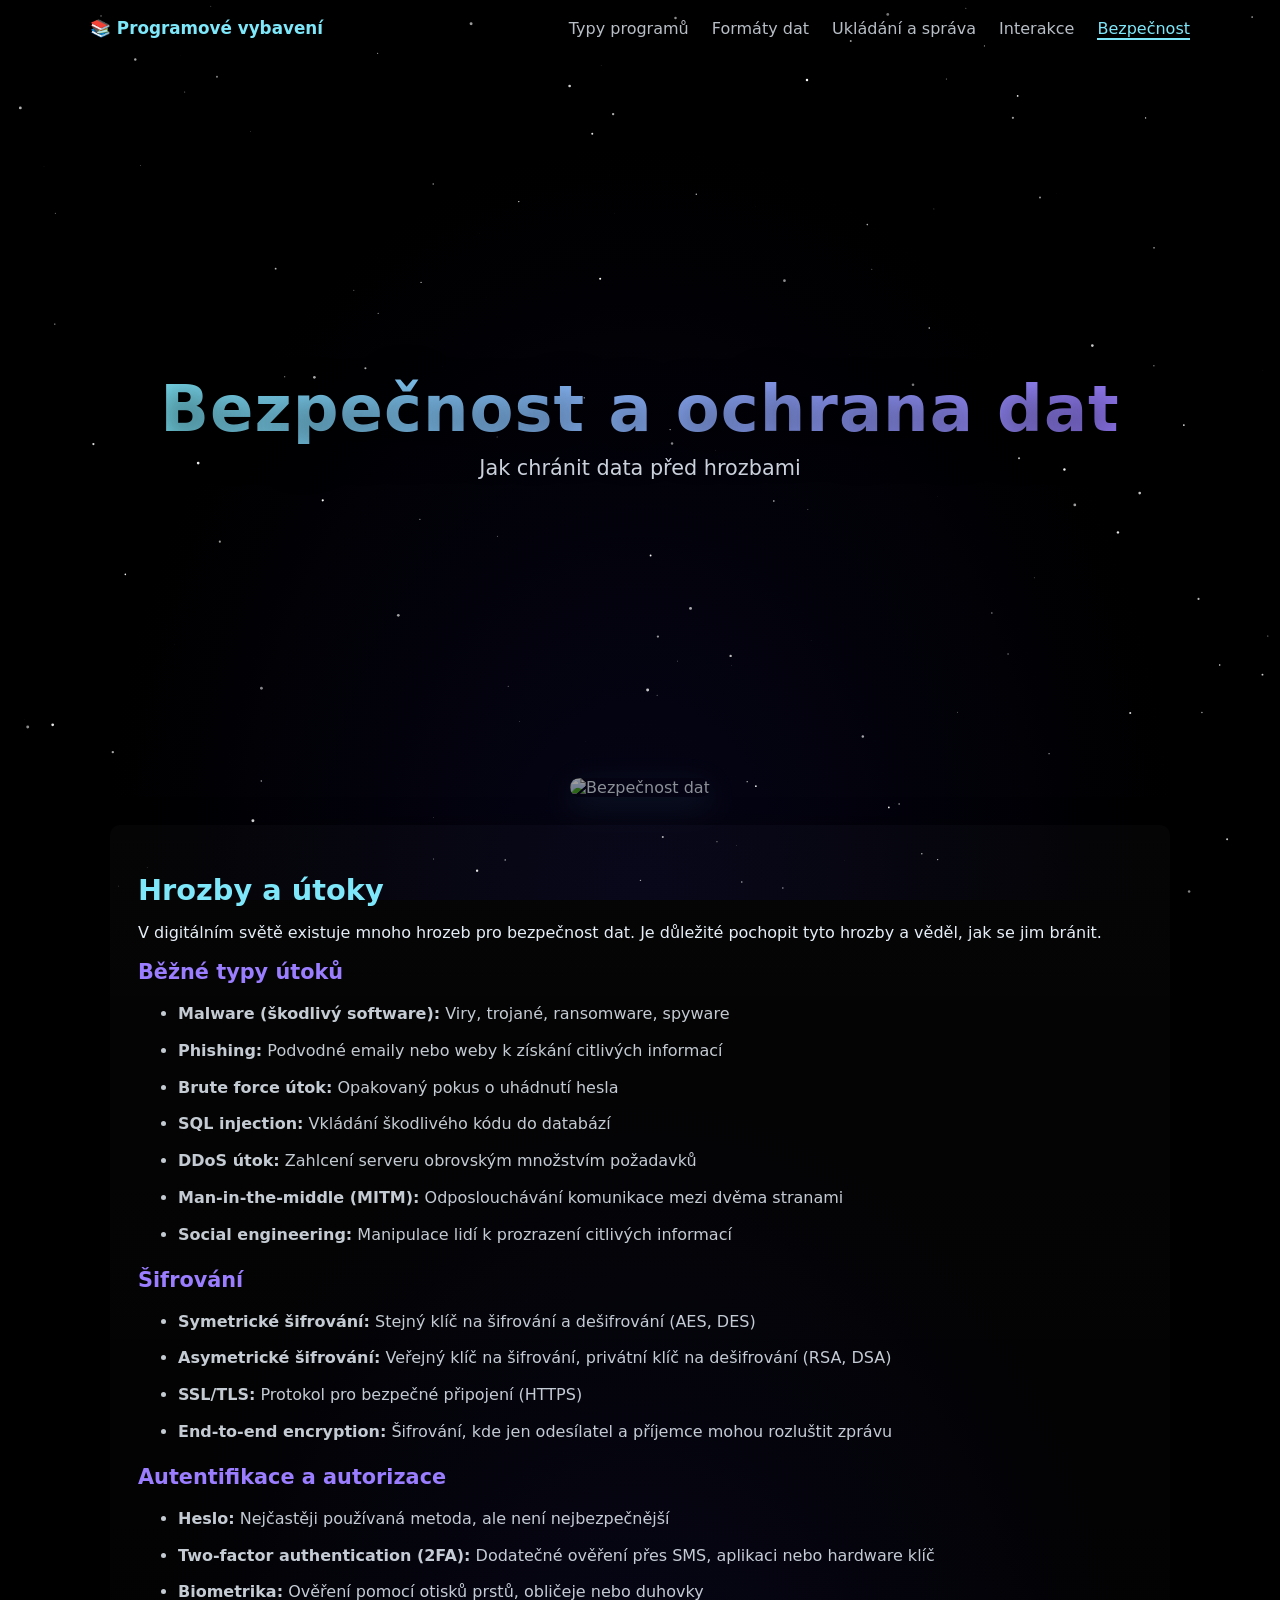
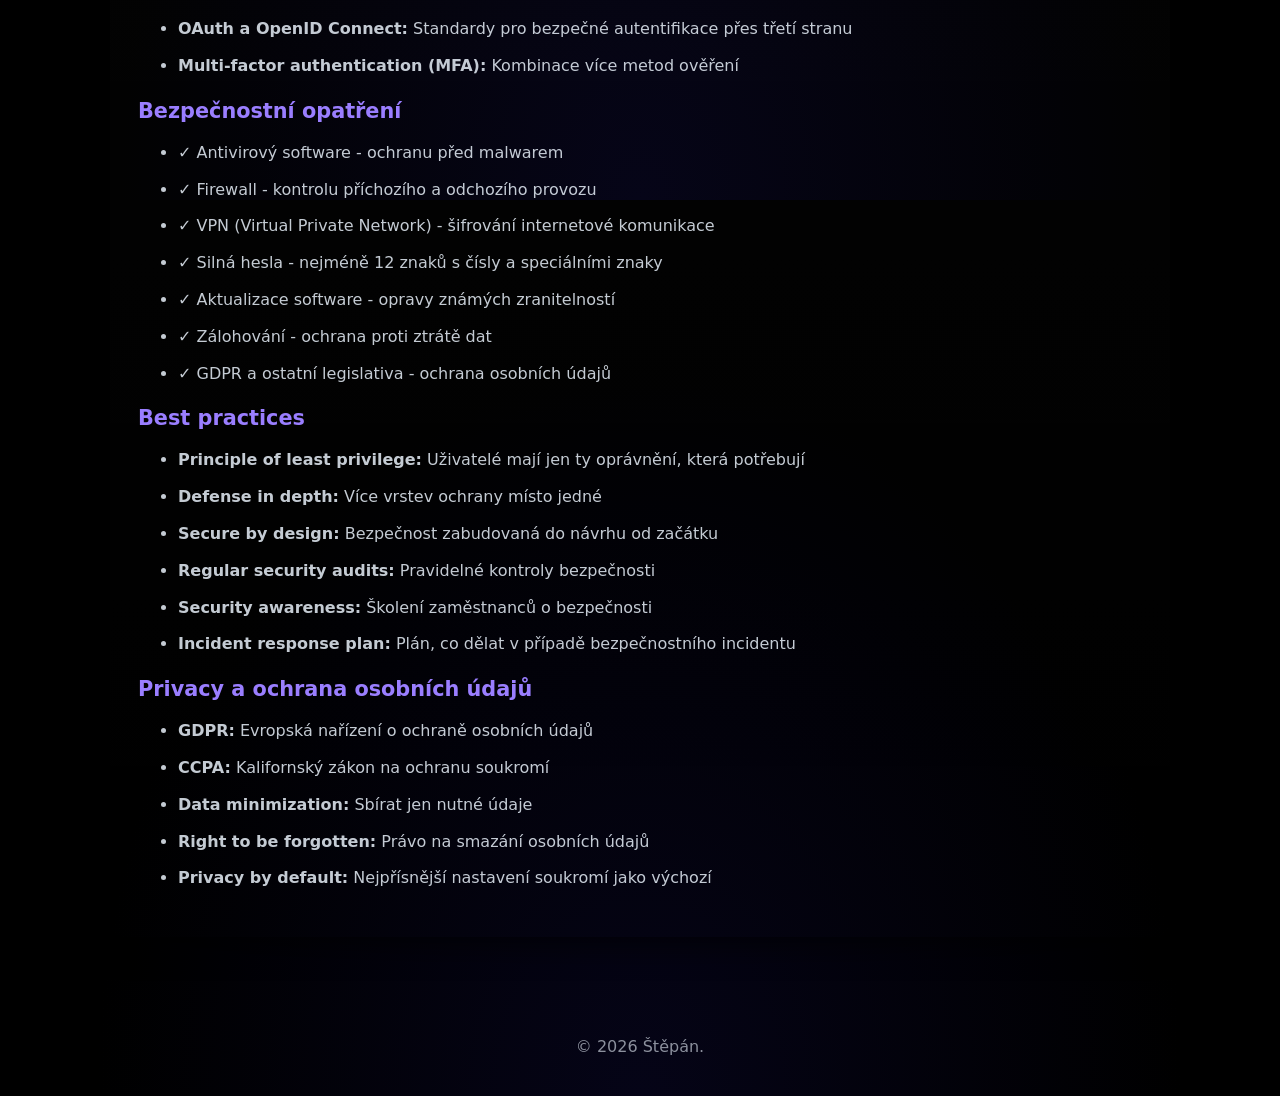
==== MoodleSSPUZadani-Odevzdane/bezpecnost.html @ dfd2997d "Initial draft of school assigment from Moodle" ====
<!DOCTYPE html>
<html lang="cs">
<head>
	<meta charset="UTF-8">
	<meta name="viewport" content="width=device-width, initial-scale=1.0">
	<title>Bezpečnost a ochrana dat - Programové vybavení</title>
	<link rel="stylesheet" href="zadaniStyle.css">
</head>
<body>
	<canvas id="starfield"></canvas>
	
	<header class="site-header">
		<nav class="nav">
			<a href="zadaniIndex.html" class="logo">📚 Programové vybavení</a>
			<div class="nav-links">
				<a href="zadaniIndex.html">Typy programů</a>
				<a href="formaty-dat.html">Formáty dat</a>
				<a href="ukladani-dat.html">Ukládání a správa</a>
				<a href="interakce.html">Interakce</a>
				<a href="bezpecnost.html" class="active">Bezpečnost</a>
			</div>
		</nav>
	</header>

	<div class="content">
		<section class="hero">
			<h1 class="name">Bezpečnost a ochrana dat</h1>
			<p class="tag">Jak chránit data před hrozbami</p>
		</section>

		<div class="image-container">
			<img src="https://images.unsplash.com/photo-1518241353570-40f3dc88a30a?w=600&h=400&fit=crop" alt="Bezpečnost dat" class="section-image">
		</div>

		<article class="panel">
			<h2>Hrozby a útoky</h2>
			<p>V digitálním světě existuje mnoho hrozeb pro bezpečnost dat. Je důležité pochopit tyto hrozby a věděl, jak se jim bránit.</p>
			
			<h3>Běžné typy útoků</h3>
			<ul>
				<li><strong>Malware (škodlivý software):</strong> Viry, trojané, ransomware, spyware</li>
				<li><strong>Phishing:</strong> Podvodné emaily nebo weby k získání citlivých informací</li>
				<li><strong>Brute force útok:</strong> Opakovaný pokus o uhádnutí hesla</li>
				<li><strong>SQL injection:</strong> Vkládání škodlivého kódu do databází</li>
				<li><strong>DDoS útok:</strong> Zahlcení serveru obrovským množstvím požadavků</li>
				<li><strong>Man-in-the-middle (MITM):</strong> Odposlouchávání komunikace mezi dvěma stranami</li>
				<li><strong>Social engineering:</strong> Manipulace lidí k prozrazení citlivých informací</li>
			</ul>

			<h3>Šifrování</h3>
			<ul>
				<li><strong>Symetrické šifrování:</strong> Stejný klíč na šifrování a dešifrování (AES, DES)</li>
				<li><strong>Asymetrické šifrování:</strong> Veřejný klíč na šifrování, privátní klíč na dešifrování (RSA, DSA)</li>
				<li><strong>SSL/TLS:</strong> Protokol pro bezpečné připojení (HTTPS)</li>
				<li><strong>End-to-end encryption:</strong> Šifrování, kde jen odesílatel a příjemce mohou rozluštit zprávu</li>
			</ul>

			<h3>Autentifikace a autorizace</h3>
			<ul>
				<li><strong>Heslo:</strong> Nejčastěji používaná metoda, ale není nejbezpečnější</li>
				<li><strong>Two-factor authentication (2FA):</strong> Dodatečné ověření přes SMS, aplikaci nebo hardware klíč</li>
				<li><strong>Biometrika:</strong> Ověření pomocí otisků prstů, obličeje nebo duhovky</li>
				<li><strong>OAuth a OpenID Connect:</strong> Standardy pro bezpečné autentifikace přes třetí stranu</li>
				<li><strong>Multi-factor authentication (MFA):</strong> Kombinace více metod ověření</li>
			</ul>

			<h3>Bezpečnostní opatření</h3>
			<ul>
				<li>✓ Antivirový software - ochranu před malwarem</li>
				<li>✓ Firewall - kontrolu příchozího a odchozího provozu</li>
				<li>✓ VPN (Virtual Private Network) - šifrování internetové komunikace</li>
				<li>✓ Silná hesla - nejméně 12 znaků s čísly a speciálními znaky</li>
				<li>✓ Aktualizace software - opravy známých zranitelností</li>
				<li>✓ Zálohování - ochrana proti ztrátě dat</li>
				<li>✓ GDPR a ostatní legislativa - ochrana osobních údajů</li>
			</ul>

			<h3>Best practices</h3>
			<ul>
				<li><strong>Principle of least privilege:</strong> Uživatelé mají jen ty oprávnění, která potřebují</li>
				<li><strong>Defense in depth:</strong> Více vrstev ochrany místo jedné</li>
				<li><strong>Secure by design:</strong> Bezpečnost zabudovaná do návrhu od začátku</li>
				<li><strong>Regular security audits:</strong> Pravidelné kontroly bezpečnosti</li>
				<li><strong>Security awareness:</strong> Školení zaměstnanců o bezpečnosti</li>
				<li><strong>Incident response plan:</strong> Plán, co dělat v případě bezpečnostního incidentu</li>
			</ul>

			<h3>Privacy a ochrana osobních údajů</h3>
			<ul>
				<li><strong>GDPR:</strong> Evropská nařízení o ochraně osobních údajů</li>
				<li><strong>CCPA:</strong> Kalifornský zákon na ochranu soukromí</li>
				<li><strong>Data minimization:</strong> Sbírat jen nutné údaje</li>
				<li><strong>Right to be forgotten:</strong> Právo na smazání osobních údajů</li>
				<li><strong>Privacy by default:</strong> Nejpřísnější nastavení soukromí jako výchozí</li>
			</ul>
		</article>
	</div>

	<footer class="site-footer">
		<p>&copy; 2026 Štěpán.</p>
	</footer>

	<script src="script.js"></script>
</body>
</html>
---- MoodleSSPUZadani-Odevzdane/zadaniStyle.css ----
:root{
	--accent: #7ee8fa; /* cyan-ish */
	--accent-2: #9a7eff; /* violet */
	--bg-1: #02040a;
	--bg-2: #050417;
	--glass: rgba(255,255,255,0.04);
}

*{box-sizing:border-box}
html,body{height:100%;margin:0;font-family:Inter, system-ui, -apple-system, 'Segoe UI', Roboto, 'Helvetica Neue', Arial}
body{
	background: radial-gradient(ellipse at bottom, var(--bg-2) 0%, #000 60%);
	color:#e6eef8;
	overflow-x:hidden;
}

/* canvas starfield sits behind content */
#starfield{
	position:fixed;inset:0;z-index:0;display:block;width:100%;height:100%;
}

.site-header{position:fixed;top:0;left:0;right:0;z-index:3;padding:18px 28px;background:linear-gradient(180deg, rgba(0,0,0,0.15), transparent)}
.nav{max-width:1100px;margin:0 auto;display:flex;align-items:center;justify-content:space-between}
.logo{color:var(--accent);text-decoration:none;font-weight:700;font-size:1.05rem}
.nav-links a{color:rgba(230,238,248,0.8);text-decoration:none;margin-left:18px}
.nav-links a.active{color:var(--accent);border-bottom:2px solid var(--accent)}

.content{position:relative;z-index:2;max-width:1100px;margin:120px auto 60px;padding:0 20px}
.hero{min-height:70vh;display:flex;flex-direction:column;align-items:center;justify-content:center;text-align:center;padding:20px}
.name{font-size:4rem;margin:0 0 10px;letter-spacing:1px;text-shadow:0 8px 40px rgba(0,0,0,0.85);color:transparent;background:linear-gradient(90deg,var(--accent),var(--accent-2));-webkit-background-clip:text;background-clip:text}
.tag{margin:0 0 18px;color:rgba(230,238,248,0.88);font-size:1.3rem}

.very{display:inline-block;transform-origin:center;animation:pop 1.3s infinite ease-in-out}
.very:nth-of-type(2){animation-delay:0.35s}
.tm{font-size:0.7rem;opacity:0.9;margin-left:6px}

.note{margin-top:18px;color:rgba(230,238,248,0.7);max-width:680px}

.image-container{margin:28px 0;text-align:center}
.section-image{max-width:100%;height:auto;border-radius:10px;box-shadow:0 8px 30px rgba(126,232,250,0.15);filter:brightness(0.6) contrast(1.1);transition:filter 0.3s ease}
.section-image:hover{filter:brightness(0.75) contrast(1.1)}

.progress{width:260px;height:10px;background:rgba(255,255,255,0.04);border-radius:999px;margin:18px auto 0;overflow:hidden;box-shadow:inset 0 1px 6px rgba(0,0,0,0.6)}
.progress .bar{height:100%;background:linear-gradient(90deg,var(--accent),var(--accent-2));transition:width 1s cubic-bezier(.2,.9,.2,1)}

article h2{color:var(--accent);font-size:1.8rem;margin-top:20px;margin-bottom:12px}
article h3{color:var(--accent-2);font-size:1.3rem;margin-top:18px;margin-bottom:10px}
article ul{color:rgba(230,238,248,0.85);line-height:1.8}
article li{margin-bottom:8px}

@keyframes pop{0%,100%{transform:scale(1)}50%{transform:scale(1.18)}}

.panel{background:linear-gradient(180deg, rgba(255,255,255,0.02), transparent);padding:28px;border-radius:10px;margin:28px 0;box-shadow:0 8px 30px rgba(0,0,0,0.6)}
.panel.dimmed{opacity:0.06;pointer-events:none}

.site-footer{z-index:2;position:relative;text-align:center;padding:24px 8px;color:rgba(230,238,248,0.6)}

/* reduced motion support */
@media (prefers-reduced-motion:reduce){
	#starfield{opacity:0.9}
	.name{transition:none}
}

/* responsive tweaks */
@media (max-width:600px){
	.name{font-size:2.2rem}
	.nav{padding:0}
	.nav-links{flex-wrap:wrap;gap:10px}
	.nav-links a{margin-left:0}
	.section-image{max-width:95%}
	article h2{font-size:1.4rem}
	article h3{font-size:1.1rem}
}

/* small decorative accent for focused links */
a:focus{outline:2px dashed rgba(158,200,255,0.18);outline-offset:3px}
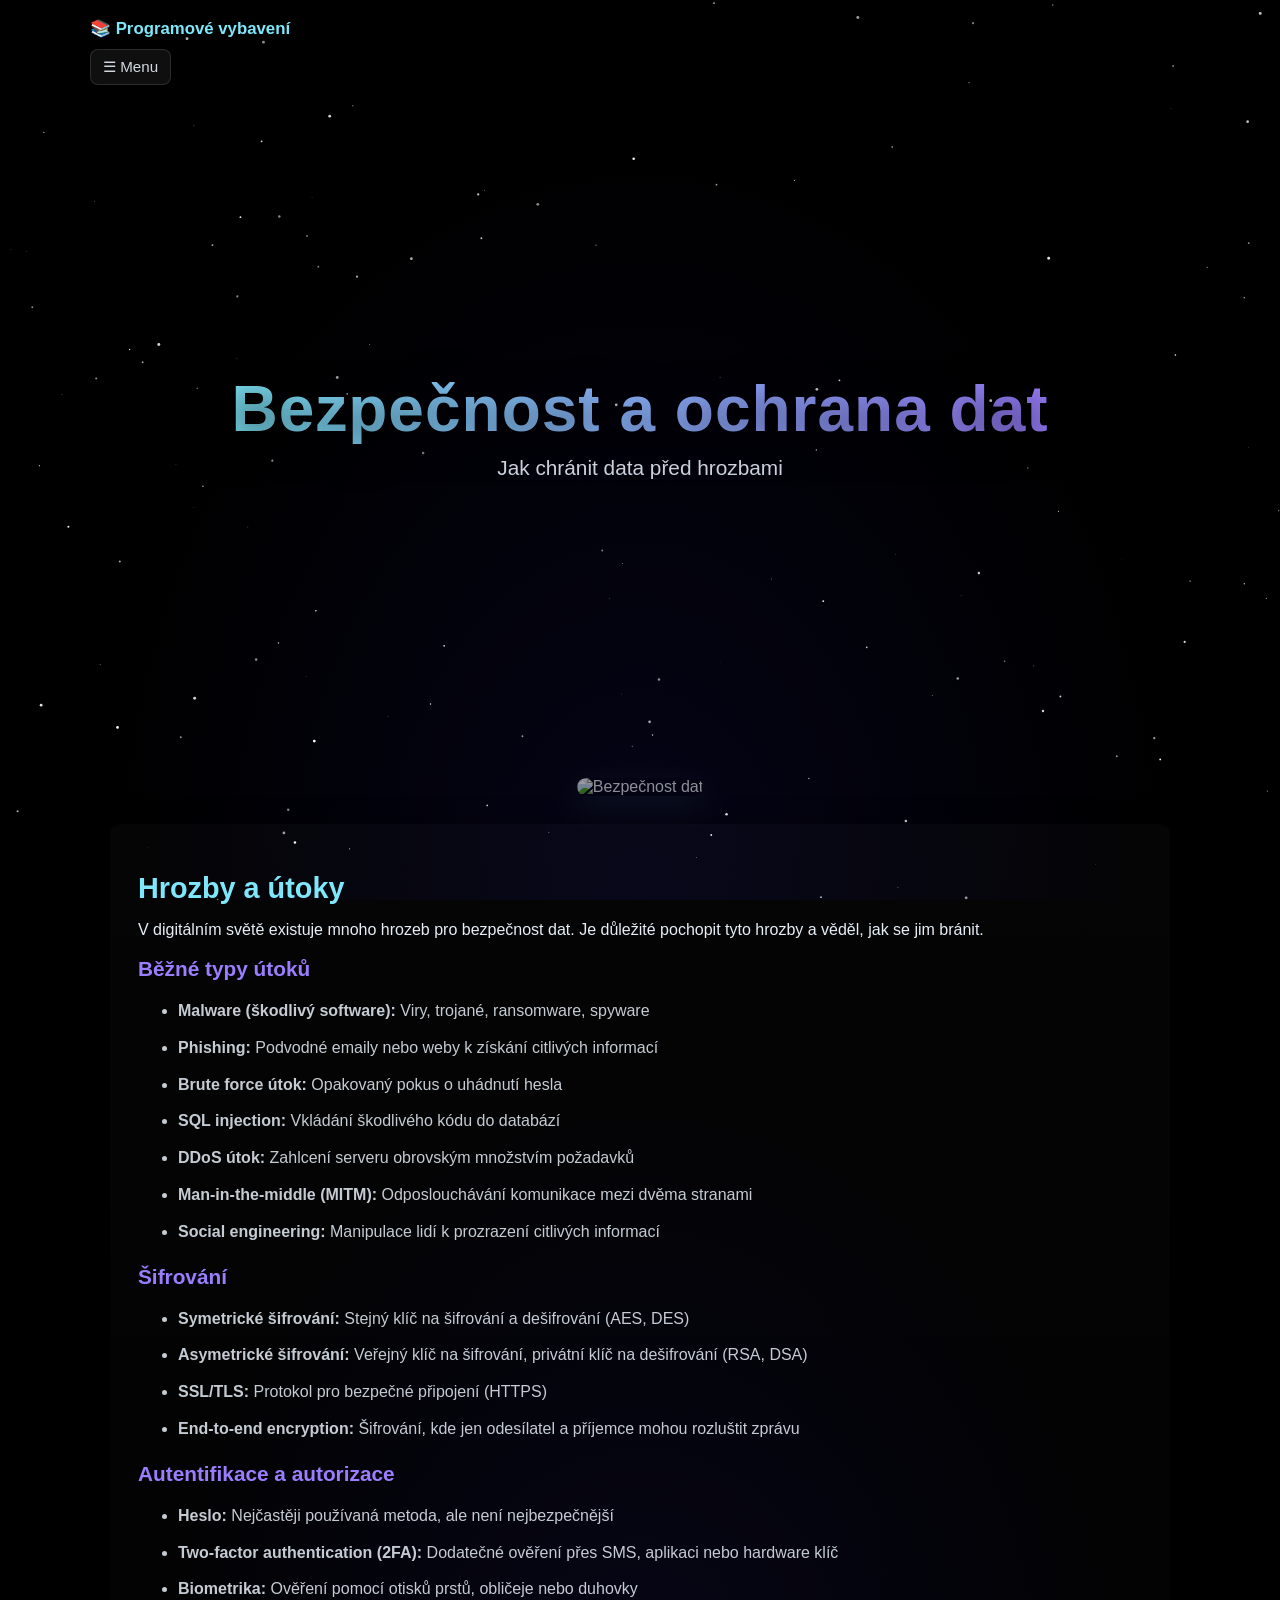
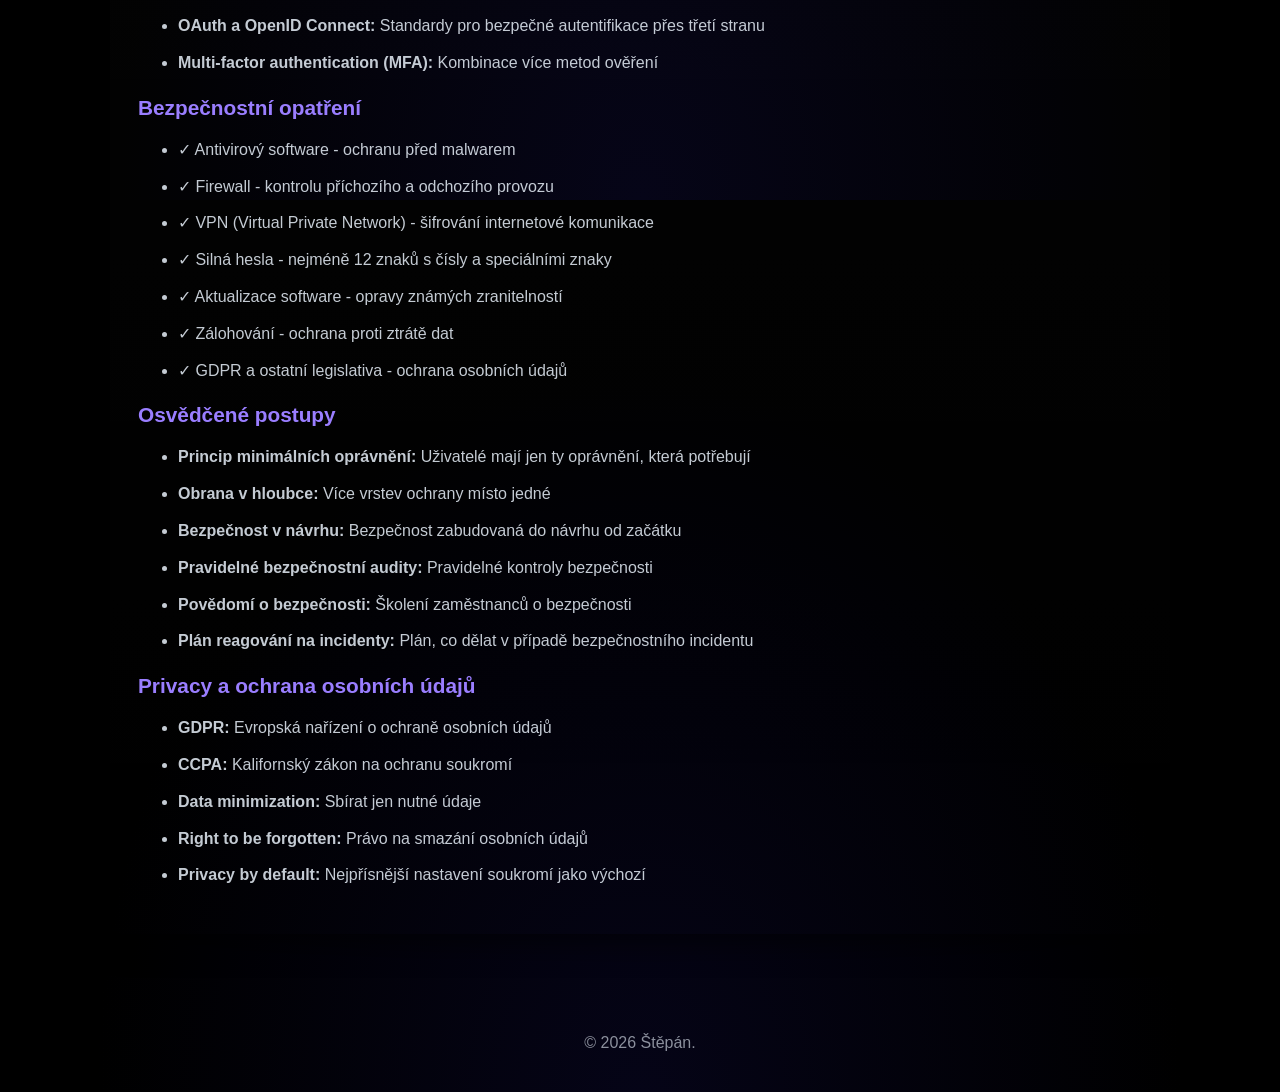
==== commit 2687af79: "Created school half-year project" ====
--- a/MoodleSSPUZadani-Odevzdane/bezpecnost.html
+++ b/MoodleSSPUZadani-Odevzdane/bezpecnost.html
@@ -12,8 +12,10 @@
 	<header class="site-header">
 		<nav class="nav">
 			<a href="zadaniIndex.html" class="logo">📚 Programové vybavení</a>
+			<button class="nav-toggle" type="button" aria-expanded="false">☰ Menu</button>
 			<div class="nav-links">
-				<a href="zadaniIndex.html">Typy programů</a>
+				<a href="zadaniIndex.html">Přehled</a>
+				<a href="typy-programu.html">Typy programů</a>
 				<a href="formaty-dat.html">Formáty dat</a>
 				<a href="ukladani-dat.html">Ukládání a správa</a>
 				<a href="interakce.html">Interakce</a>
@@ -29,7 +31,7 @@
 		</section>
 
 		<div class="image-container">
-			<img src="https://images.unsplash.com/photo-1518241353570-40f3dc88a30a?w=600&h=400&fit=crop" alt="Bezpečnost dat" class="section-image">
+			<img src="https://www.creative-n.com/wp-content/uploads/2024/10/layers.png" alt="Bezpečnost dat" class="section-image">
 		</div>
 
 		<article class="panel">
@@ -75,14 +77,14 @@
 				<li>✓ GDPR a ostatní legislativa - ochrana osobních údajů</li>
 			</ul>
 
-			<h3>Best practices</h3>
+			<h3>Osvědčené postupy</h3>
 			<ul>
-				<li><strong>Principle of least privilege:</strong> Uživatelé mají jen ty oprávnění, která potřebují</li>
-				<li><strong>Defense in depth:</strong> Více vrstev ochrany místo jedné</li>
-				<li><strong>Secure by design:</strong> Bezpečnost zabudovaná do návrhu od začátku</li>
-				<li><strong>Regular security audits:</strong> Pravidelné kontroly bezpečnosti</li>
-				<li><strong>Security awareness:</strong> Školení zaměstnanců o bezpečnosti</li>
-				<li><strong>Incident response plan:</strong> Plán, co dělat v případě bezpečnostního incidentu</li>
+				<li><strong>Princip minimálních oprávnění:</strong> Uživatelé mají jen ty oprávnění, která potřebují</li>
+				<li><strong>Obrana v hloubce:</strong> Více vrstev ochrany místo jedné</li>
+				<li><strong>Bezpečnost v návrhu:</strong> Bezpečnost zabudovaná do návrhu od začátku</li>
+				<li><strong>Pravidelné bezpečnostní audity:</strong> Pravidelné kontroly bezpečnosti</li>
+				<li><strong>Povědomí o bezpečnosti:</strong> Školení zaměstnanců o bezpečnosti</li>
+				<li><strong>Plán reagování na incidenty:</strong> Plán, co dělat v případě bezpečnostního incidentu</li>
 			</ul>
 
 			<h3>Privacy a ochrana osobních údajů</h3>
--- a/MoodleSSPUZadani-Odevzdane/zadaniStyle.css
+++ b/MoodleSSPUZadani-Odevzdane/zadaniStyle.css
@@ -1,3 +1,19 @@
+@font-face{
+	font-family:'PixelOperator8';
+	src:url('fonts/PixelOperator8.ttf') format('truetype');
+	font-weight:400;
+	font-style:normal;
+	font-display:swap;
+}
+
+@font-face{
+	font-family:'PixelOperator8';
+	src:url('fonts/PixelOperator8-Bold.ttf') format('truetype');
+	font-weight:700;
+	font-style:normal;
+	font-display:swap;
+}
+
 :root{
 	--accent: #7ee8fa; /* cyan-ish */
 	--accent-2: #9a7eff; /* violet */
@@ -7,7 +23,7 @@
 }
 
 *{box-sizing:border-box}
-html,body{height:100%;margin:0;font-family:Inter, system-ui, -apple-system, 'Segoe UI', Roboto, 'Helvetica Neue', Arial}
+html,body{height:100%;margin:0;font-family:'PixelOperator8','Segoe UI',Arial,sans-serif}
 body{
 	background: radial-gradient(ellipse at bottom, var(--bg-2) 0%, #000 60%);
 	color:#e6eef8;
@@ -20,9 +36,14 @@
 }
 
 .site-header{position:fixed;top:0;left:0;right:0;z-index:3;padding:18px 28px;background:linear-gradient(180deg, rgba(0,0,0,0.15), transparent)}
-.nav{max-width:1100px;margin:0 auto;display:flex;align-items:center;justify-content:space-between}
+.nav{max-width:1100px;margin:0 auto;display:flex;flex-direction:column;align-items:flex-start;gap:10px}
 .logo{color:var(--accent);text-decoration:none;font-weight:700;font-size:1.05rem}
-.nav-links a{color:rgba(230,238,248,0.8);text-decoration:none;margin-left:18px}
+.nav-toggle{background:rgba(255,255,255,0.06);color:rgba(230,238,248,0.9);border:1px solid rgba(255,255,255,0.12);border-radius:8px;padding:8px 12px;font-family:inherit;font-size:0.95rem;cursor:pointer;transition:background 0.15s ease, border-color 0.15s ease}
+.nav-toggle:hover{background:rgba(255,255,255,0.1);border-color:rgba(126,232,250,0.4)}
+.nav-links{display:none;flex-direction:column;align-items:flex-start;gap:10px;width:100%;background:rgba(0,0,0,0.25);padding:12px;border-radius:10px;box-shadow:0 12px 30px rgba(0,0,0,0.45)}
+.nav-links.open{display:flex}
+.nav-links a{color:rgba(230,238,248,0.8);text-decoration:none;display:block;width:100%;padding:6px 4px;border-radius:6px}
+.nav-links a:hover{background:rgba(255,255,255,0.04)}
 .nav-links a.active{color:var(--accent);border-bottom:2px solid var(--accent)}
 
 .content{position:relative;z-index:2;max-width:1100px;margin:120px auto 60px;padding:0 20px}
@@ -48,6 +69,14 @@
 article ul{color:rgba(230,238,248,0.85);line-height:1.8}
 article li{margin-bottom:8px}
 
+/* overview menu cards */
+.menu-grid{display:grid;grid-template-columns:repeat(auto-fit,minmax(240px,1fr));gap:16px;margin-top:12px}
+.menu-card{display:block;padding:18px;background:linear-gradient(180deg, rgba(255,255,255,0.02), rgba(255,255,255,0.01));border:1px solid rgba(255,255,255,0.05);border-radius:12px;text-decoration:none;color:inherit;box-shadow:0 10px 30px rgba(0,0,0,0.55);transition:transform 0.18s ease, border-color 0.18s ease, box-shadow 0.18s ease}
+.menu-card h3{margin:0 0 8px;color:var(--accent);font-size:1.2rem}
+.menu-card p{margin:0 0 10px;color:rgba(230,238,248,0.78)}
+.menu-card .pill{display:inline-block;padding:5px 10px;border-radius:999px;background:rgba(154,126,255,0.14);color:var(--accent-2);font-weight:600;font-size:0.8rem;border:1px solid rgba(154,126,255,0.25)}
+.menu-card:hover{transform:translateY(-4px);border-color:rgba(126,232,250,0.4);box-shadow:0 16px 36px rgba(0,0,0,0.65)}
+
 @keyframes pop{0%,100%{transform:scale(1)}50%{transform:scale(1.18)}}
 
 .panel{background:linear-gradient(180deg, rgba(255,255,255,0.02), transparent);padding:28px;border-radius:10px;margin:28px 0;box-shadow:0 8px 30px rgba(0,0,0,0.6)}
@@ -65,8 +94,8 @@
 @media (max-width:600px){
 	.name{font-size:2.2rem}
 	.nav{padding:0}
-	.nav-links{flex-wrap:wrap;gap:10px}
-	.nav-links a{margin-left:0}
+	.nav-links{gap:8px;padding:10px}
+	.nav-toggle{width:100%;text-align:left}
 	.section-image{max-width:95%}
 	article h2{font-size:1.4rem}
 	article h3{font-size:1.1rem}
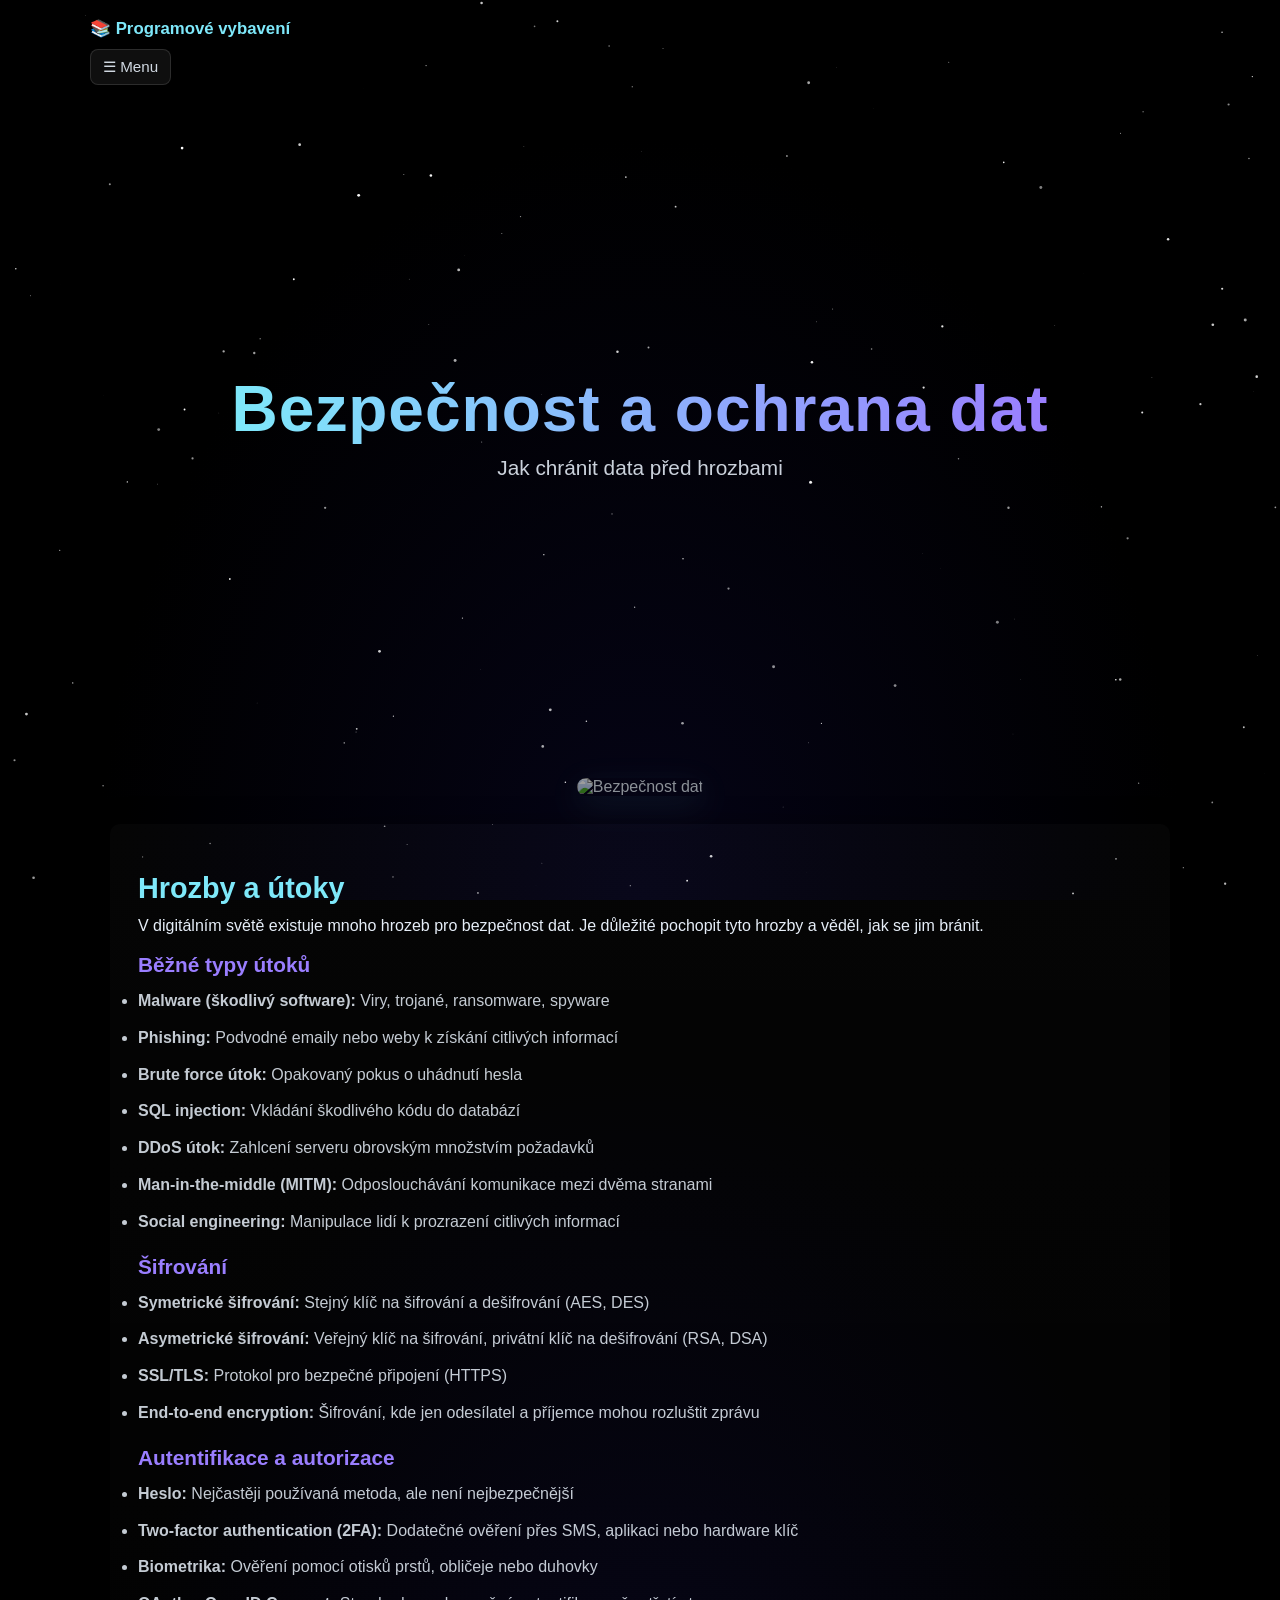
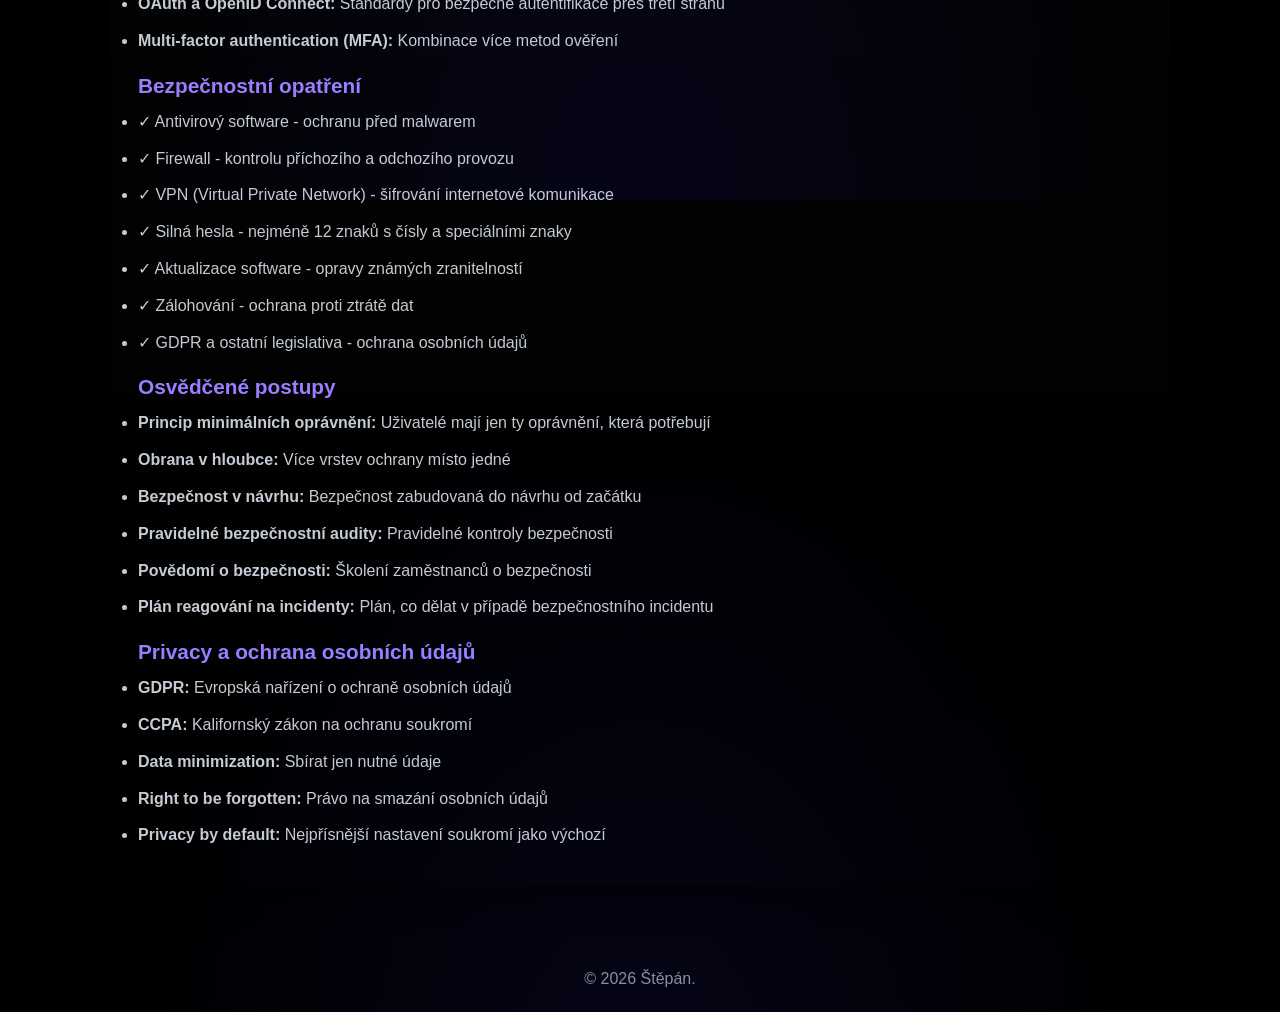
==== commit 2cabb41c: "Added a meta of that the site is in dark mode" ====
--- a/MoodleSSPUZadani-Odevzdane/bezpecnost.html
+++ b/MoodleSSPUZadani-Odevzdane/bezpecnost.html
@@ -3,6 +3,8 @@
 <head>
 	<meta charset="UTF-8">
 	<meta name="viewport" content="width=device-width, initial-scale=1.0">
+	<meta name="color-scheme" content="dark">
+	<meta name="darkreader" content="ready">
 	<title>Bezpečnost a ochrana dat - Programové vybavení</title>
 	<link rel="stylesheet" href="zadaniStyle.css">
 </head>
--- a/MoodleSSPUZadani-Odevzdane/zadaniStyle.css
+++ b/MoodleSSPUZadani-Odevzdane/zadaniStyle.css
@@ -1,105 +1,358 @@
-@font-face{
-	font-family:'PixelOperator8';
-	src:url('fonts/PixelOperator8.ttf') format('truetype');
-	font-weight:400;
-	font-style:normal;
-	font-display:swap;
-}
-
-@font-face{
-	font-family:'PixelOperator8';
-	src:url('fonts/PixelOperator8-Bold.ttf') format('truetype');
-	font-weight:700;
-	font-style:normal;
-	font-display:swap;
-}
-
-:root{
-	--accent: #7ee8fa; /* cyan-ish */
-	--accent-2: #9a7eff; /* violet */
-	--bg-1: #02040a;
-	--bg-2: #050417;
-	--glass: rgba(255,255,255,0.04);
-}
-
-*{box-sizing:border-box}
-html,body{height:100%;margin:0;font-family:'PixelOperator8','Segoe UI',Arial,sans-serif}
-body{
-	background: radial-gradient(ellipse at bottom, var(--bg-2) 0%, #000 60%);
-	color:#e6eef8;
-	overflow-x:hidden;
+/* CSS Reset - zrušit všechny defaulty */
+* {
+  margin: 0;
+  padding: 0;
+  border: 0;
+}
+
+@font-face {
+  font-family: "PixelOperator8";
+  src: url("fonts/PixelOperator8.ttf") format("truetype");
+  font-weight: 400;
+  font-style: normal;
+  font-display: swap;
+}
+
+@font-face {
+  font-family: "PixelOperator8";
+  src: url("fonts/PixelOperator8-Bold.ttf") format("truetype");
+  font-weight: 700;
+  font-style: normal;
+  font-display: swap;
+}
+
+:root {
+  --accent: #7ee8fa; /* cyan-ish */
+  --accent-2: #9a7eff; /* violet */
+  --bg-1: #02040a;
+  --bg-2: #050417;
+  --glass: rgba(255, 255, 255, 0.04);
+}
+
+* {
+  box-sizing: border-box;
+}
+
+html,
+body {
+  height: 100%;
+  margin: 0;
+  font-family: "PixelOperator8", "Segoe UI", Arial, sans-serif;
+  color-scheme: dark;
+}
+
+body {
+  background: radial-gradient(ellipse at bottom, var(--bg-2) 0%, #000 60%);
+  color: #e6eef8;
+  overflow-x: hidden;
 }
 
 /* canvas starfield sits behind content */
-#starfield{
-	position:fixed;inset:0;z-index:0;display:block;width:100%;height:100%;
-}
-
-.site-header{position:fixed;top:0;left:0;right:0;z-index:3;padding:18px 28px;background:linear-gradient(180deg, rgba(0,0,0,0.15), transparent)}
-.nav{max-width:1100px;margin:0 auto;display:flex;flex-direction:column;align-items:flex-start;gap:10px}
-.logo{color:var(--accent);text-decoration:none;font-weight:700;font-size:1.05rem}
-.nav-toggle{background:rgba(255,255,255,0.06);color:rgba(230,238,248,0.9);border:1px solid rgba(255,255,255,0.12);border-radius:8px;padding:8px 12px;font-family:inherit;font-size:0.95rem;cursor:pointer;transition:background 0.15s ease, border-color 0.15s ease}
-.nav-toggle:hover{background:rgba(255,255,255,0.1);border-color:rgba(126,232,250,0.4)}
-.nav-links{display:none;flex-direction:column;align-items:flex-start;gap:10px;width:100%;background:rgba(0,0,0,0.25);padding:12px;border-radius:10px;box-shadow:0 12px 30px rgba(0,0,0,0.45)}
-.nav-links.open{display:flex}
-.nav-links a{color:rgba(230,238,248,0.8);text-decoration:none;display:block;width:100%;padding:6px 4px;border-radius:6px}
-.nav-links a:hover{background:rgba(255,255,255,0.04)}
-.nav-links a.active{color:var(--accent);border-bottom:2px solid var(--accent)}
-
-.content{position:relative;z-index:2;max-width:1100px;margin:120px auto 60px;padding:0 20px}
-.hero{min-height:70vh;display:flex;flex-direction:column;align-items:center;justify-content:center;text-align:center;padding:20px}
-.name{font-size:4rem;margin:0 0 10px;letter-spacing:1px;text-shadow:0 8px 40px rgba(0,0,0,0.85);color:transparent;background:linear-gradient(90deg,var(--accent),var(--accent-2));-webkit-background-clip:text;background-clip:text}
-.tag{margin:0 0 18px;color:rgba(230,238,248,0.88);font-size:1.3rem}
-
-.very{display:inline-block;transform-origin:center;animation:pop 1.3s infinite ease-in-out}
-.very:nth-of-type(2){animation-delay:0.35s}
-.tm{font-size:0.7rem;opacity:0.9;margin-left:6px}
-
-.note{margin-top:18px;color:rgba(230,238,248,0.7);max-width:680px}
-
-.image-container{margin:28px 0;text-align:center}
-.section-image{max-width:100%;height:auto;border-radius:10px;box-shadow:0 8px 30px rgba(126,232,250,0.15);filter:brightness(0.6) contrast(1.1);transition:filter 0.3s ease}
-.section-image:hover{filter:brightness(0.75) contrast(1.1)}
-
-.progress{width:260px;height:10px;background:rgba(255,255,255,0.04);border-radius:999px;margin:18px auto 0;overflow:hidden;box-shadow:inset 0 1px 6px rgba(0,0,0,0.6)}
-.progress .bar{height:100%;background:linear-gradient(90deg,var(--accent),var(--accent-2));transition:width 1s cubic-bezier(.2,.9,.2,1)}
-
-article h2{color:var(--accent);font-size:1.8rem;margin-top:20px;margin-bottom:12px}
-article h3{color:var(--accent-2);font-size:1.3rem;margin-top:18px;margin-bottom:10px}
-article ul{color:rgba(230,238,248,0.85);line-height:1.8}
-article li{margin-bottom:8px}
+#starfield {
+  position: fixed;
+  inset: 0;
+  z-index: 0;
+  display: block;
+  width: 100%;
+  height: 100%;
+}
+
+.site-header {
+  position: fixed;
+  top: 0;
+  left: 0;
+  right: 0;
+  z-index: 3;
+  padding: 18px 28px;
+  background: linear-gradient(180deg, rgba(0, 0, 0, 0.15), transparent);
+}
+.nav {
+  max-width: 1100px;
+  margin: 0 auto;
+  display: flex;
+  flex-direction: column;
+  align-items: flex-start;
+  gap: 10px;
+}
+.logo {
+  color: var(--accent);
+  text-decoration: none;
+  font-weight: 700;
+  font-size: 1.05rem;
+}
+.nav-toggle {
+  background: rgba(255, 255, 255, 0.06);
+  color: rgba(230, 238, 248, 0.9);
+  border: 1px solid rgba(255, 255, 255, 0.12);
+  border-radius: 8px;
+  padding: 8px 12px;
+  font-family: inherit;
+  font-size: 0.95rem;
+  cursor: pointer;
+  transition: background 0.15s ease, border-color 0.15s ease;
+}
+.nav-toggle:hover {
+  background: rgba(255, 255, 255, 0.1);
+  border-color: rgba(126, 232, 250, 0.4);
+}
+.nav-links {
+  display: none;
+  flex-direction: column;
+  align-items: flex-start;
+  gap: 10px;
+  width: 100%;
+  background: rgba(0, 0, 0, 0.25);
+  padding: 12px;
+  border-radius: 10px;
+  box-shadow: 0 12px 30px rgba(0, 0, 0, 0.45);
+}
+.nav-links.open {
+  display: flex;
+}
+.nav-links a {
+  color: rgba(230, 238, 248, 0.8);
+  text-decoration: none;
+  display: block;
+  width: 100%;
+  padding: 6px 4px;
+  border-radius: 6px;
+}
+.nav-links a:hover {
+  background: rgba(255, 255, 255, 0.04);
+}
+.nav-links a.active {
+  color: var(--accent);
+  border-bottom: 2px solid var(--accent);
+}
+
+.content {
+  position: relative;
+  z-index: 2;
+  max-width: 1100px;
+  margin: 120px auto 60px;
+  padding: 0 20px;
+}
+
+.hero {
+  min-height: 70vh;
+  display: flex;
+  flex-direction: column;
+  align-items: center;
+  justify-content: center;
+  text-align: center;
+  padding: 20px;
+}
+
+.name {
+	font-size: 4rem;
+	margin: 0 0 10px;
+	letter-spacing: 1px;
+	background: linear-gradient(90deg,var(--accent),var(--accent-2));
+	background-clip: text;
+	-webkit-background-clip: text;
+	color: transparent !important;
+	-webkit-text-fill-color: transparent !important;
+	color-scheme: only light;
+}
+
+.tag {
+  margin: 0 0 18px;
+  color: rgba(230, 238, 248, 0.88);
+  font-size: 1.3rem;
+}
+
+.very {
+  display: inline-block;
+  transform-origin: center;
+  animation: pop 1.3s infinite ease-in-out;
+}
+
+.very:nth-of-type(2) {
+  animation-delay: 0.35s;
+}
+
+.tm {
+  font-size: 0.7rem;
+  opacity: 0.9;
+  margin-left: 6px;
+}
+
+.note {
+  margin-top: 18px;
+  color: rgba(230, 238, 248, 0.7);
+  max-width: 680px;
+}
+
+.image-container {
+  margin: 28px 0;
+  text-align: center;
+}
+.section-image {
+  max-width: 100%;
+  height: auto;
+  border-radius: 10px;
+  box-shadow: 0 8px 30px rgba(126, 232, 250, 0.15);
+  filter: brightness(0.6) contrast(1.1);
+  transition: filter 0.3s ease;
+}
+.section-image:hover {
+  filter: brightness(0.75) contrast(1.1);
+}
+
+.progress {
+  width: 260px;
+  height: 10px;
+  background: rgba(255, 255, 255, 0.04);
+  border-radius: 999px;
+  margin: 18px auto 0;
+  overflow: hidden;
+  box-shadow: inset 0 1px 6px rgba(0, 0, 0, 0.6);
+}
+.progress .bar {
+  height: 100%;
+  background: linear-gradient(90deg, var(--accent), var(--accent-2));
+  transition: width 1s cubic-bezier(0.2, 0.9, 0.2, 1);
+}
+
+article h2 {
+  color: var(--accent);
+  font-size: 1.8rem;
+  margin-top: 20px;
+  margin-bottom: 12px;
+}
+article h3 {
+  color: var(--accent-2);
+  font-size: 1.3rem;
+  margin-top: 18px;
+  margin-bottom: 10px;
+}
+article ul {
+  color: rgba(230, 238, 248, 0.85);
+  line-height: 1.8;
+}
+article li {
+  margin-bottom: 8px;
+}
 
 /* overview menu cards */
-.menu-grid{display:grid;grid-template-columns:repeat(auto-fit,minmax(240px,1fr));gap:16px;margin-top:12px}
-.menu-card{display:block;padding:18px;background:linear-gradient(180deg, rgba(255,255,255,0.02), rgba(255,255,255,0.01));border:1px solid rgba(255,255,255,0.05);border-radius:12px;text-decoration:none;color:inherit;box-shadow:0 10px 30px rgba(0,0,0,0.55);transition:transform 0.18s ease, border-color 0.18s ease, box-shadow 0.18s ease}
-.menu-card h3{margin:0 0 8px;color:var(--accent);font-size:1.2rem}
-.menu-card p{margin:0 0 10px;color:rgba(230,238,248,0.78)}
-.menu-card .pill{display:inline-block;padding:5px 10px;border-radius:999px;background:rgba(154,126,255,0.14);color:var(--accent-2);font-weight:600;font-size:0.8rem;border:1px solid rgba(154,126,255,0.25)}
-.menu-card:hover{transform:translateY(-4px);border-color:rgba(126,232,250,0.4);box-shadow:0 16px 36px rgba(0,0,0,0.65)}
-
-@keyframes pop{0%,100%{transform:scale(1)}50%{transform:scale(1.18)}}
-
-.panel{background:linear-gradient(180deg, rgba(255,255,255,0.02), transparent);padding:28px;border-radius:10px;margin:28px 0;box-shadow:0 8px 30px rgba(0,0,0,0.6)}
-.panel.dimmed{opacity:0.06;pointer-events:none}
-
-.site-footer{z-index:2;position:relative;text-align:center;padding:24px 8px;color:rgba(230,238,248,0.6)}
+.menu-grid {
+  display: grid;
+  grid-template-columns: repeat(auto-fit, minmax(240px, 1fr));
+  gap: 16px;
+  margin-top: 12px;
+}
+.menu-card {
+  display: block;
+  padding: 18px;
+  background: linear-gradient(
+    180deg,
+    rgba(255, 255, 255, 0.02),
+    rgba(255, 255, 255, 0.01)
+  );
+  border: 1px solid rgba(255, 255, 255, 0.05);
+  border-radius: 12px;
+  text-decoration: none;
+  color: inherit;
+  box-shadow: 0 10px 30px rgba(0, 0, 0, 0.55);
+  transition: transform 0.18s ease, border-color 0.18s ease,
+    box-shadow 0.18s ease;
+}
+.menu-card h3 {
+  margin: 0 0 8px;
+  color: var(--accent);
+  font-size: 1.2rem;
+}
+.menu-card p {
+  margin: 0 0 10px;
+  color: rgba(230, 238, 248, 0.78);
+}
+.menu-card .pill {
+  display: inline-block;
+  padding: 5px 10px;
+  border-radius: 999px;
+  background: rgba(154, 126, 255, 0.14);
+  color: var(--accent-2);
+  font-weight: 600;
+  font-size: 0.8rem;
+  border: 1px solid rgba(154, 126, 255, 0.25);
+}
+.menu-card:hover {
+  transform: translateY(-4px);
+  border-color: rgba(126, 232, 250, 0.4);
+  box-shadow: 0 16px 36px rgba(0, 0, 0, 0.65);
+}
+
+@keyframes pop {
+  0%,
+  100% {
+    transform: scale(1);
+  }
+  50% {
+    transform: scale(1.18);
+  }
+}
+
+.panel {
+  background: linear-gradient(180deg, rgba(255, 255, 255, 0.02), transparent);
+  padding: 28px;
+  border-radius: 10px;
+  margin: 28px 0;
+  box-shadow: 0 8px 30px rgba(0, 0, 0, 0.6);
+}
+.panel.dimmed {
+  opacity: 0.06;
+  pointer-events: none;
+}
+
+.site-footer {
+  z-index: 2;
+  position: relative;
+  text-align: center;
+  padding: 24px 8px;
+  color: rgba(230, 238, 248, 0.6);
+}
 
 /* reduced motion support */
-@media (prefers-reduced-motion:reduce){
-	#starfield{opacity:0.9}
-	.name{transition:none}
+@media (prefers-reduced-motion: reduce) {
+  #starfield {
+    opacity: 0.9;
+  }
 }
 
 /* responsive tweaks */
-@media (max-width:600px){
-	.name{font-size:2.2rem}
-	.nav{padding:0}
-	.nav-links{gap:8px;padding:10px}
-	.nav-toggle{width:100%;text-align:left}
-	.section-image{max-width:95%}
-	article h2{font-size:1.4rem}
-	article h3{font-size:1.1rem}
+@media (max-width: 600px) {
+  .name {
+    font-size: 2.2rem;
+    background: linear-gradient(90deg, var(--accent), var(--accent-2));
+    -webkit-background-clip: text;
+    background-clip: text;
+    -webkit-text-fill-color: transparent;
+    color: transparent;
+  }
+  .nav {
+    padding: 0;
+  }
+  .nav-links {
+    gap: 8px;
+    padding: 10px;
+  }
+  .nav-toggle {
+    width: 100%;
+    text-align: left;
+  }
+  .section-image {
+    max-width: 95%;
+  }
+  article h2 {
+    font-size: 1.4rem;
+  }
+  article h3 {
+    font-size: 1.1rem;
+  }
 }
 
 /* small decorative accent for focused links */
-a:focus{outline:2px dashed rgba(158,200,255,0.18);outline-offset:3px}
+a:focus {
+  outline: 2px dashed rgba(158, 200, 255, 0.18);
+  outline-offset: 3px;
+}
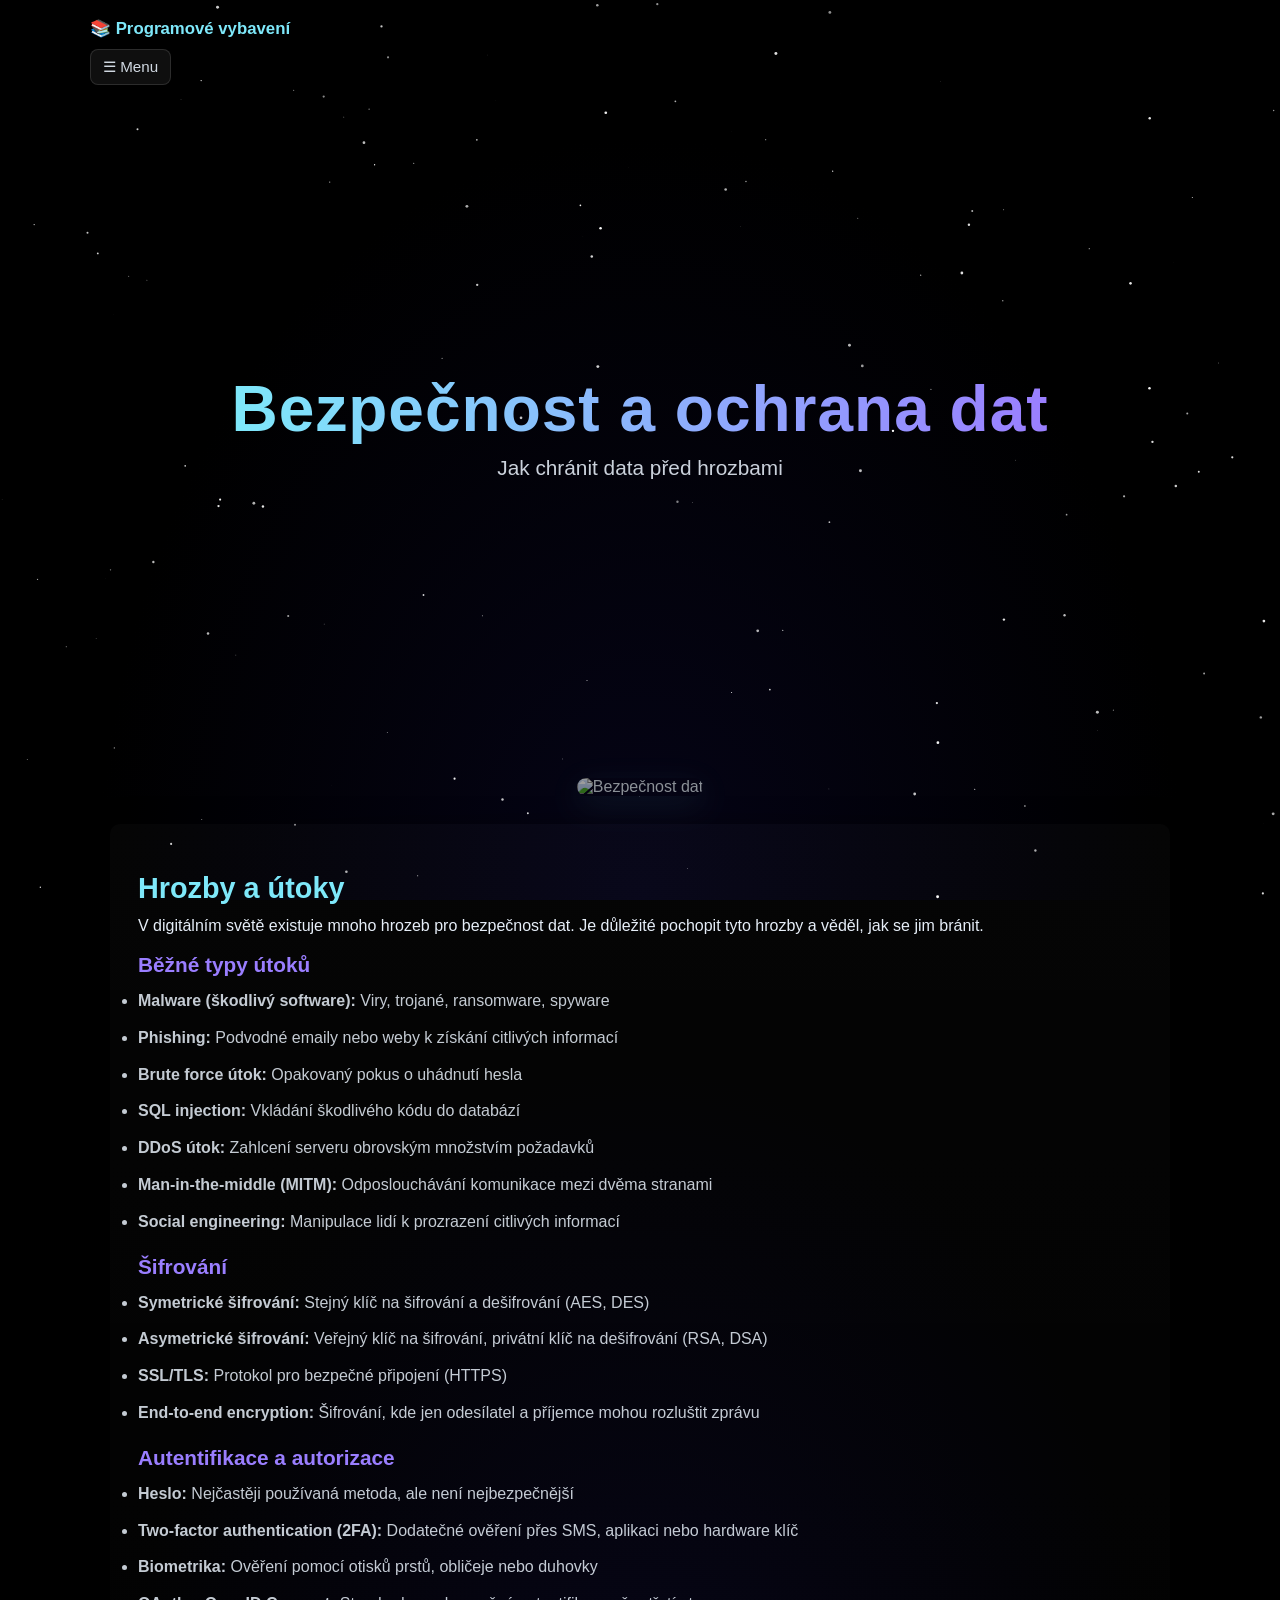
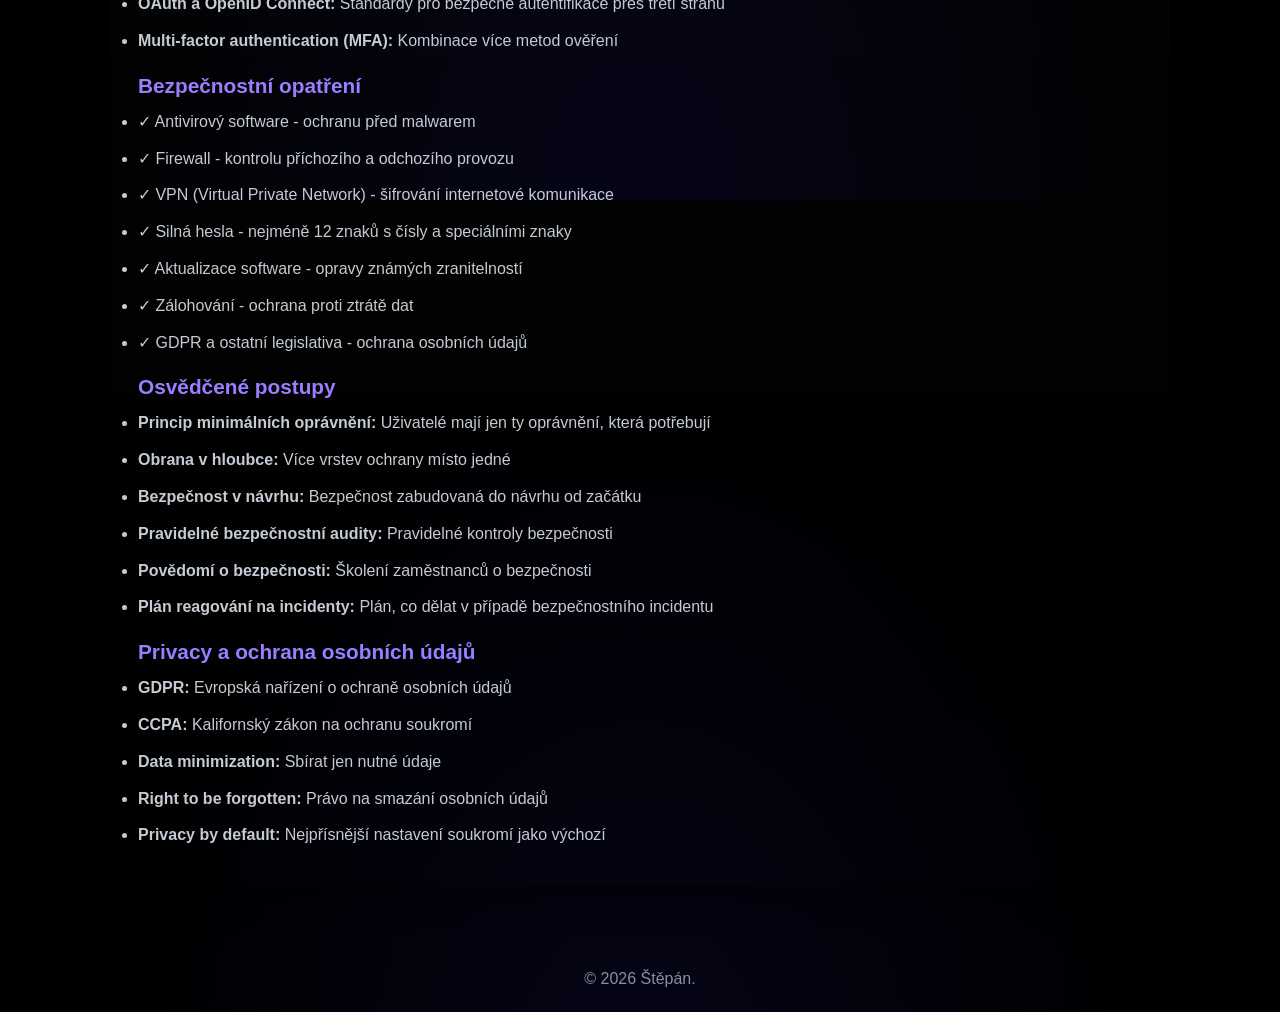
==== commit 0bcde648: "Refactor image container elements to use <figure> tags for better semantic structure" ====
--- a/MoodleSSPUZadani-Odevzdane/bezpecnost.html
+++ b/MoodleSSPUZadani-Odevzdane/bezpecnost.html
@@ -32,9 +32,9 @@
 			<p class="tag">Jak chránit data před hrozbami</p>
 		</section>
 
-		<div class="image-container">
+		<figure class="image-container">
 			<img src="https://www.creative-n.com/wp-content/uploads/2024/10/layers.png" alt="Bezpečnost dat" class="section-image">
-		</div>
+		</figure>
 
 		<article class="panel">
 			<h2>Hrozby a útoky</h2>
--- a/MoodleSSPUZadani-Odevzdane/zadaniStyle.css
+++ b/MoodleSSPUZadani-Odevzdane/zadaniStyle.css
@@ -125,6 +125,7 @@
   border-bottom: 2px solid var(--accent);
 }
 
+main,
 .content {
   position: relative;
   z-index: 2;
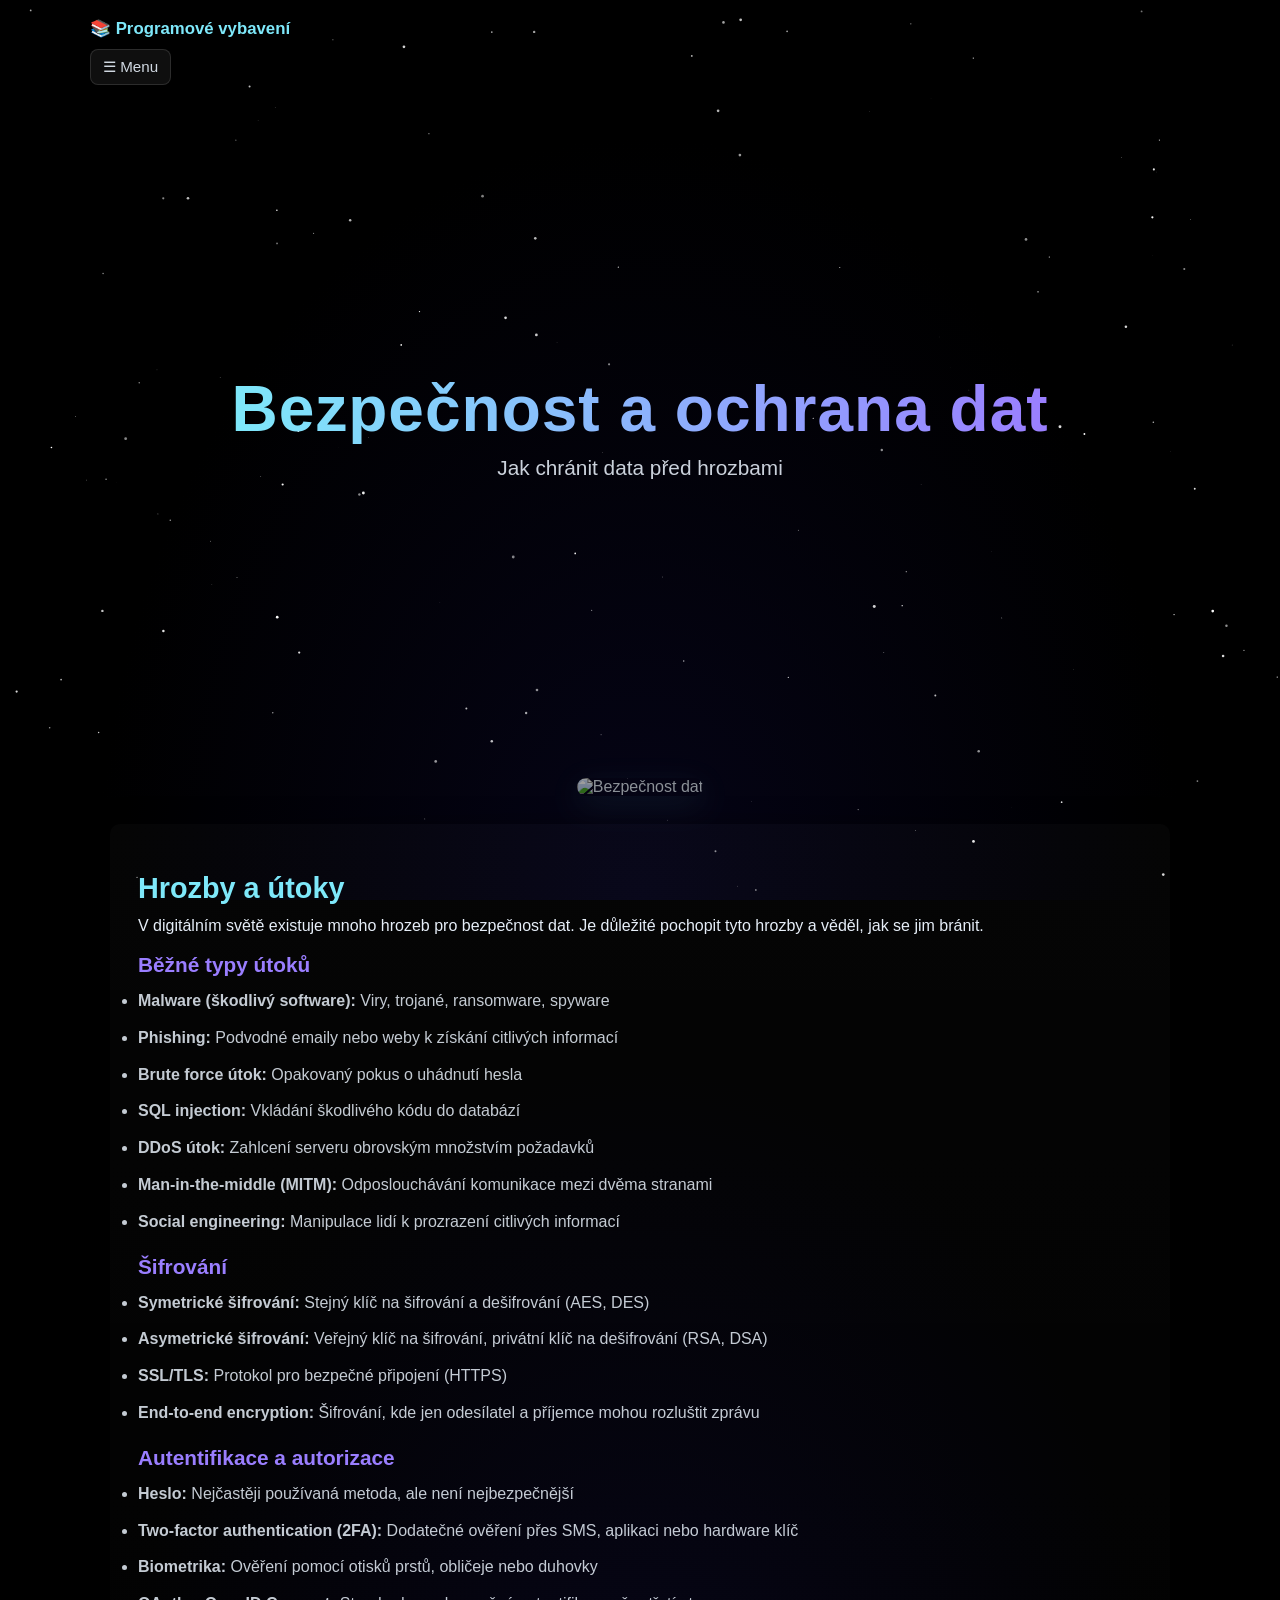
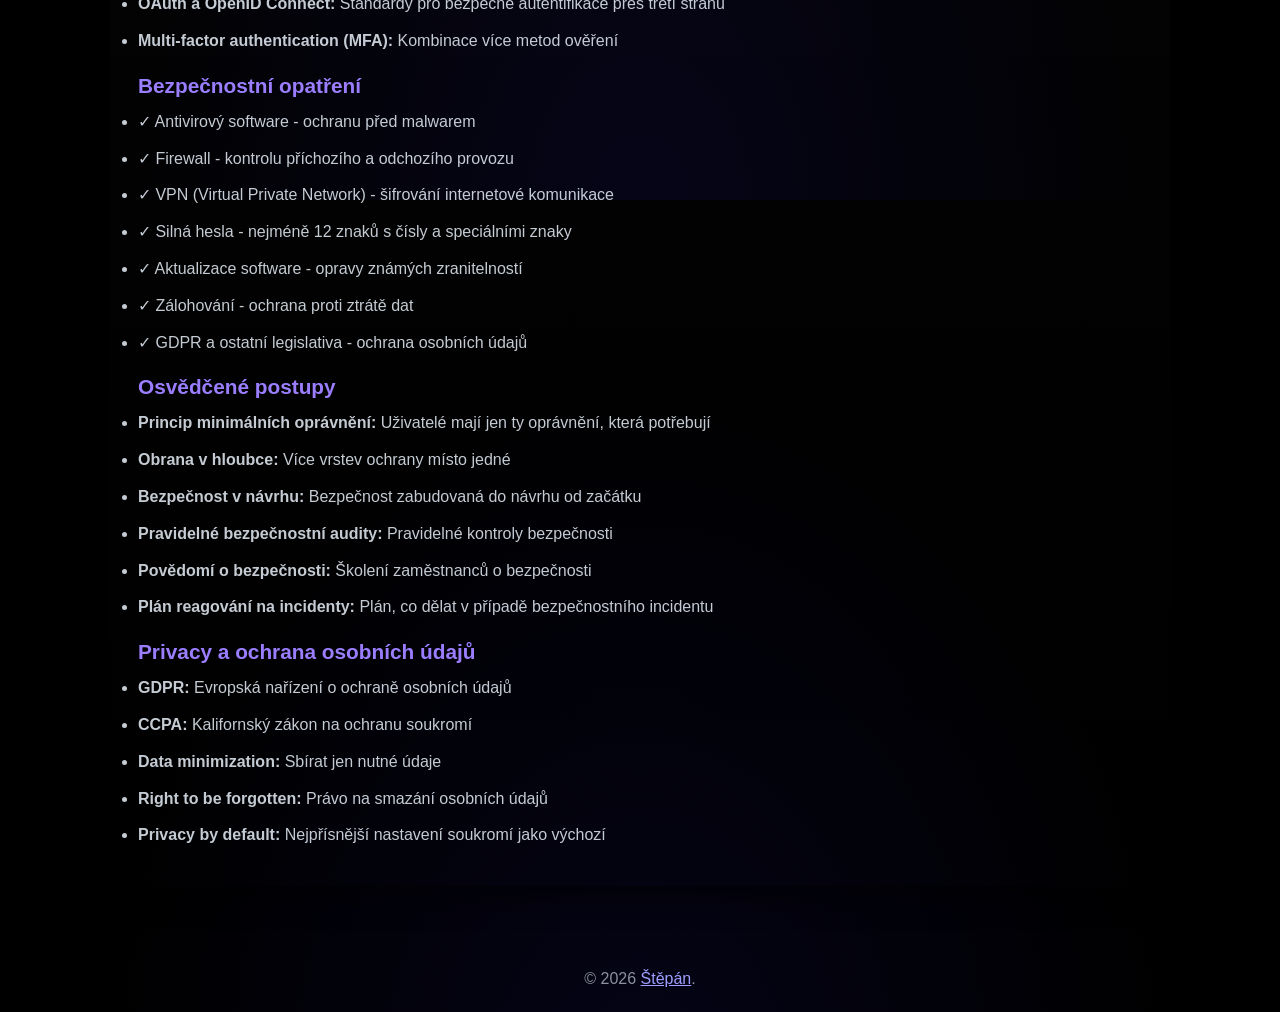
==== commit d5ba0fed: "Update footer to include a link to Štěpán's GitHub profile" ====
--- a/MoodleSSPUZadani-Odevzdane/bezpecnost.html
+++ b/MoodleSSPUZadani-Odevzdane/bezpecnost.html
@@ -101,7 +101,7 @@
 	</div>
 
 	<footer class="site-footer">
-		<p>&copy; 2026 Štěpán.</p>
+		<p>&copy; 2026 <a href="https://github.com/stepanhendrych">Štěpán</a>.</p>
 	</footer>
 
 	<script src="script.js"></script>
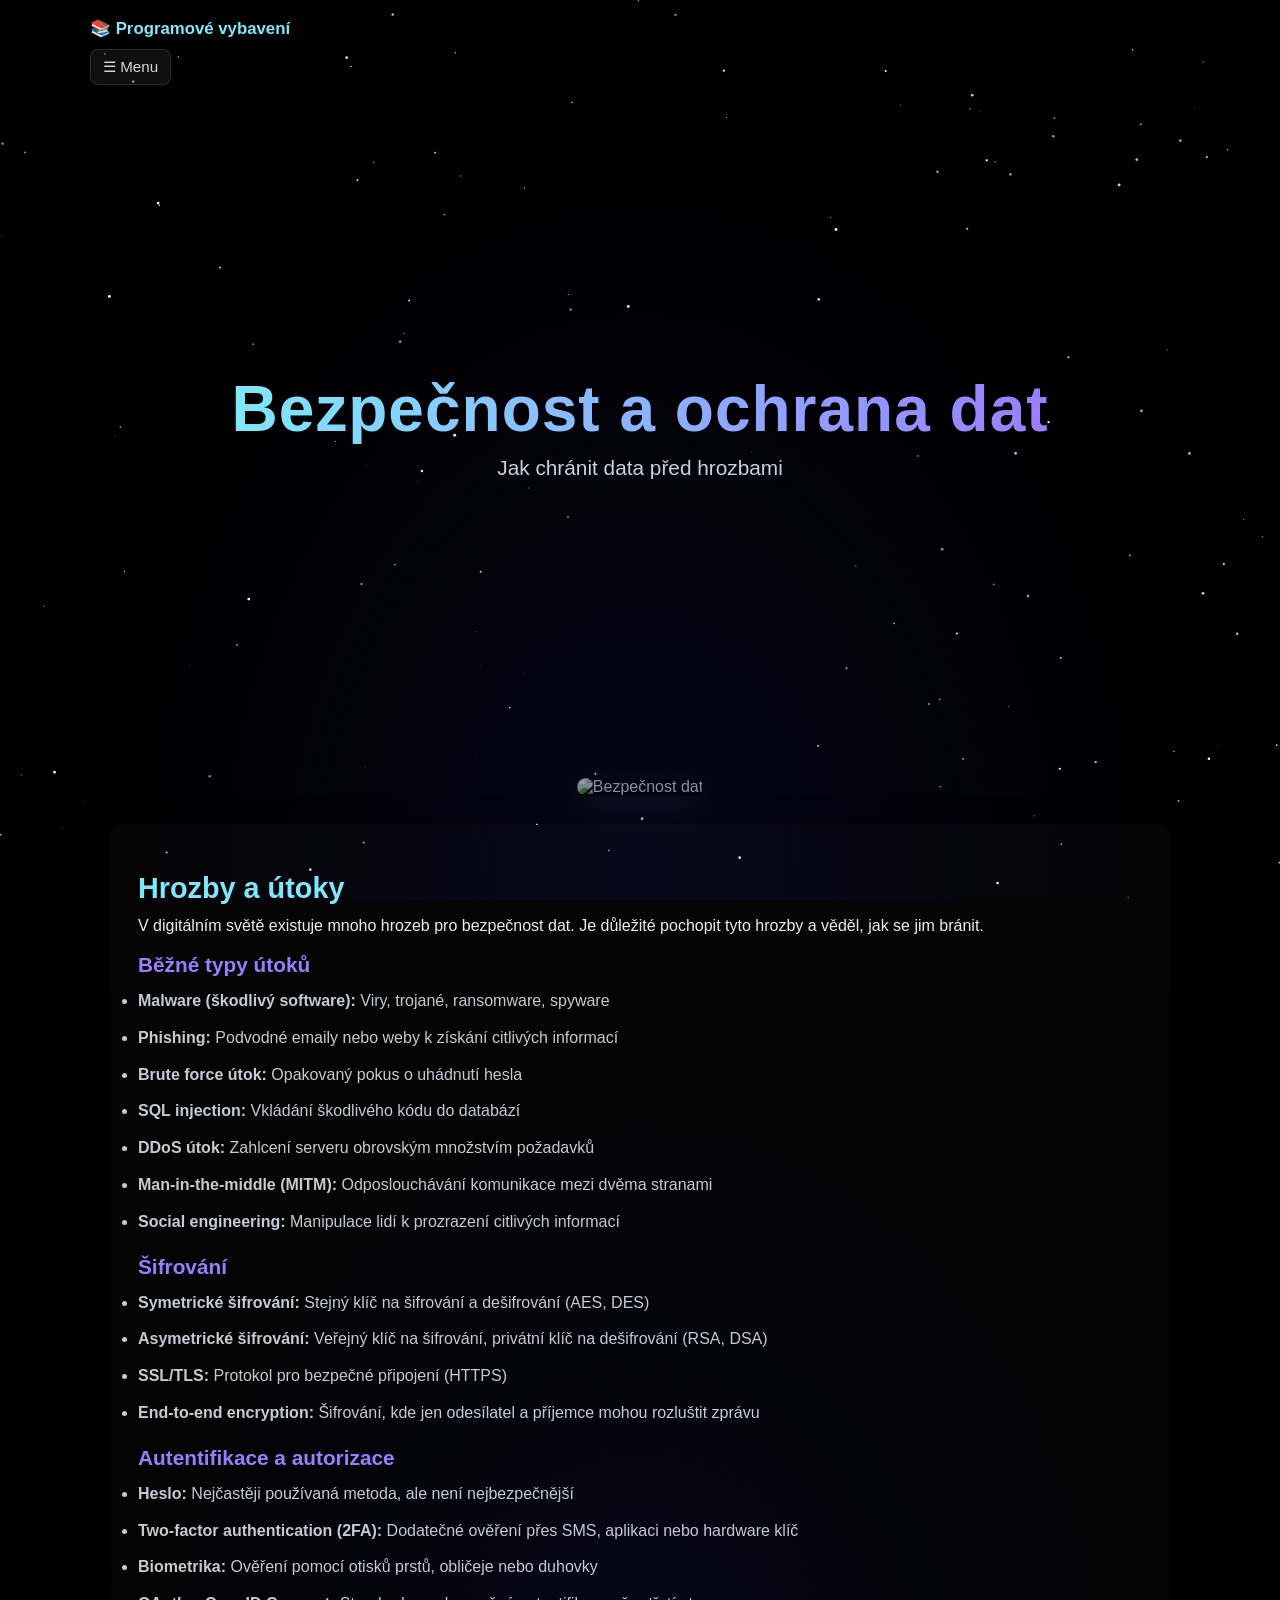
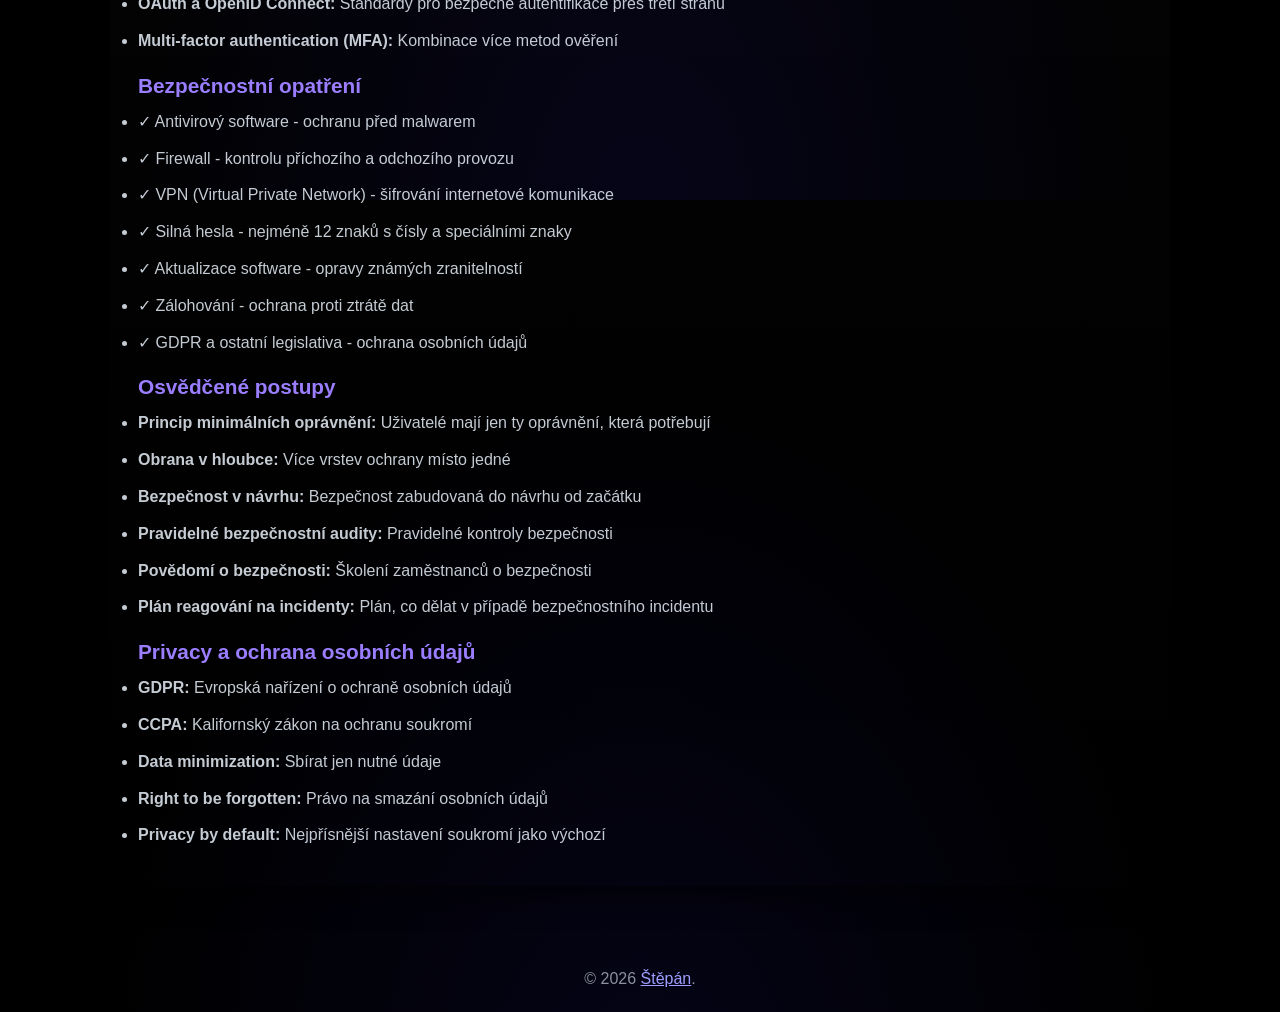
==== commit fedff8fa: "Add target="_blank" to Štěpán's GitHub link in footer for external opening" ====
--- a/MoodleSSPUZadani-Odevzdane/bezpecnost.html
+++ b/MoodleSSPUZadani-Odevzdane/bezpecnost.html
@@ -101,7 +101,7 @@
 	</div>
 
 	<footer class="site-footer">
-		<p>&copy; 2026 <a href="https://github.com/stepanhendrych">Štěpán</a>.</p>
+		<p>&copy; 2026 <a href="https://github.com/stepanhendrych" target="_blank">Štěpán</a>.</p>
 	</footer>
 
 	<script src="script.js"></script>
